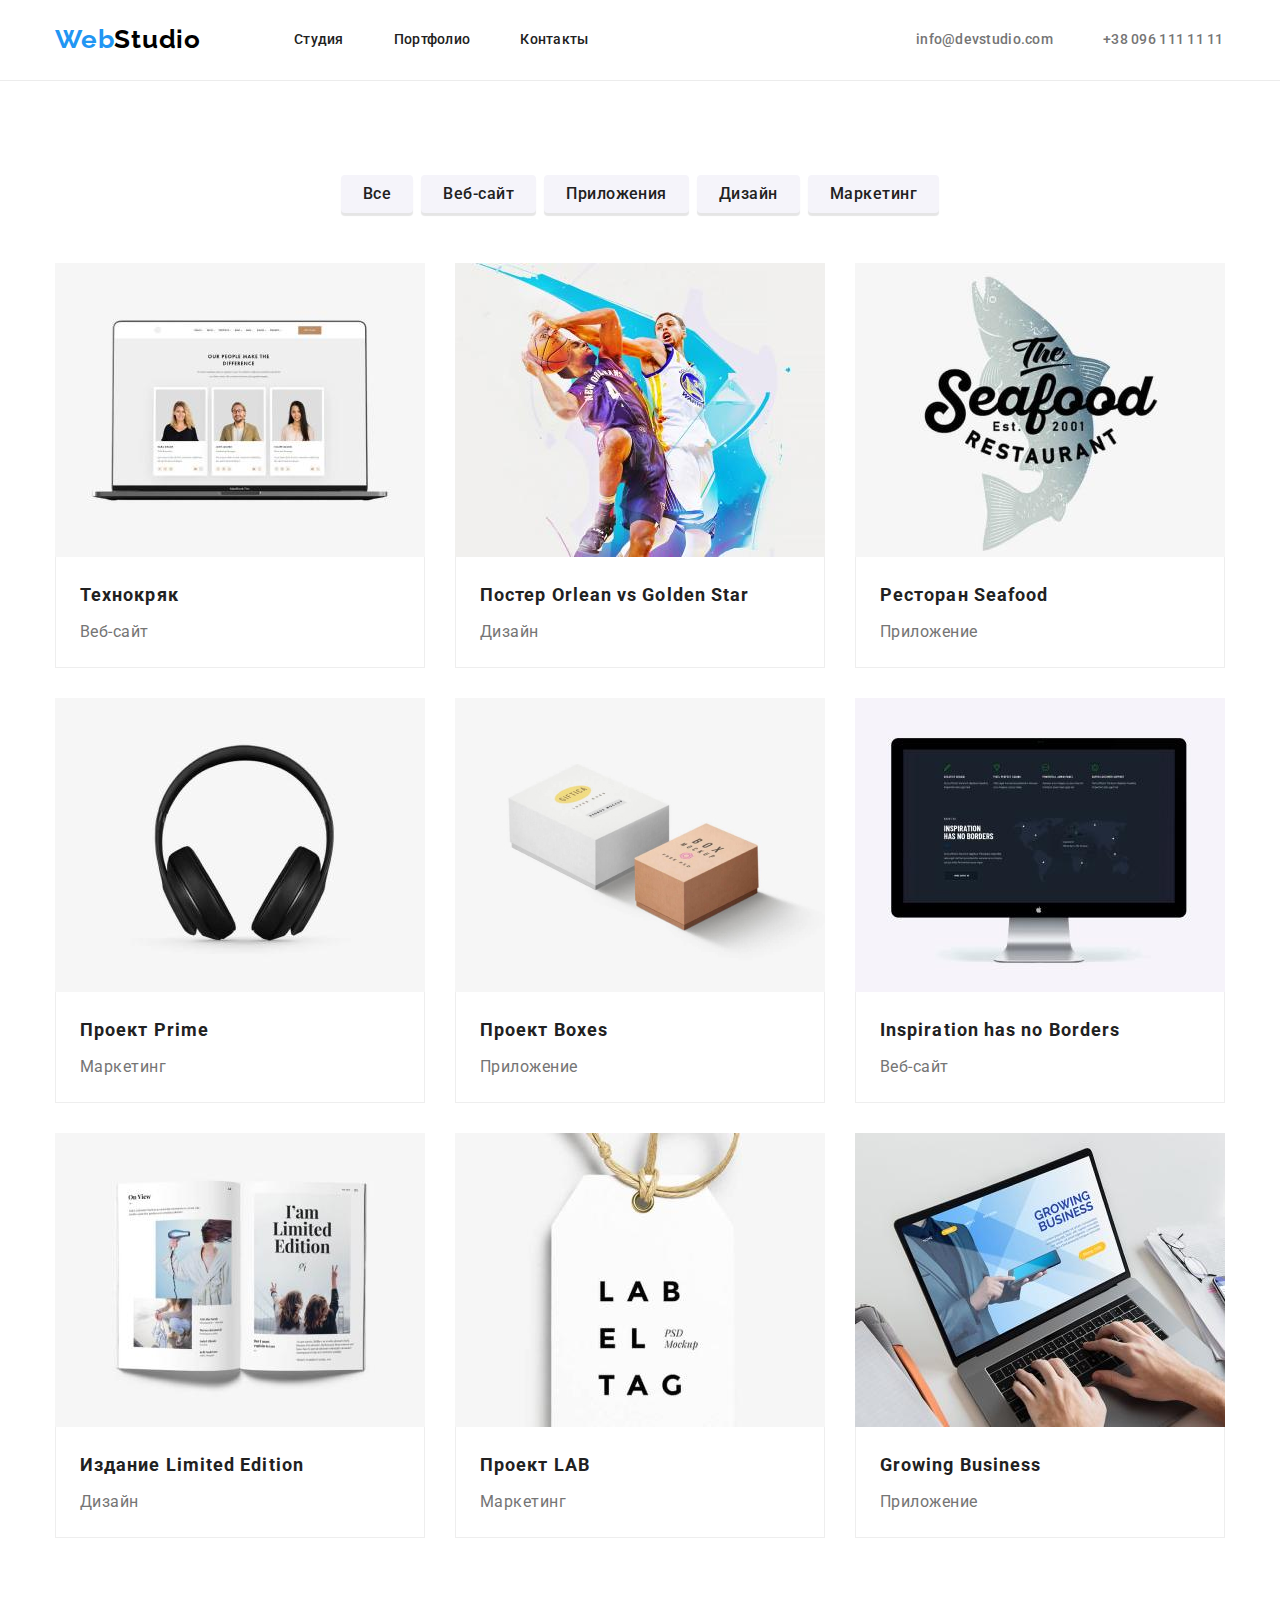
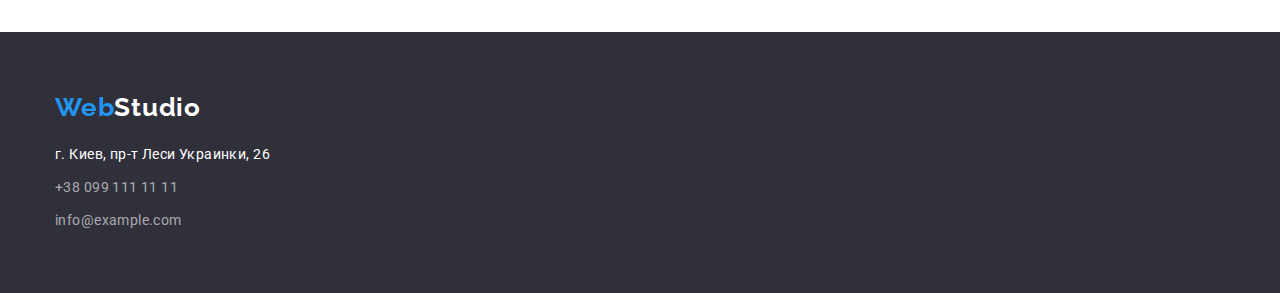
==== portfolio.html @ 839cbc64 "start HW-04" ====
<!DOCTYPE html>
<html lang="ru">
    <head>
        <meta charset="UTF-8" />
        <meta http-equiv="X-UA-Compatible" content="IE=edge" />
        <meta name="viewport" content="width=device-width, initial-scale=1.0" />
        <title>WebStudio</title>
        <link rel="preconnect" href="https://fonts.googleapis.com">
        <link rel="preconnect" href="https://fonts.gstatic.com" crossorigin>
        <link 
            href="https://fonts.googleapis.com/css2?family=Raleway:wght@700&family=Roboto:wght@400;500;700;900&display=swap"
            rel="stylesheet">
        <link
            href="https://cdnjs.cloudflare.com/ajax/libs/modern-normalize/1.1.0/modern-normalize.min.css"
            rel="stylesheet"><link rel="stylesheet" href="./css/styles.css">
    </head>
    <body class="page">
        <header class="page-header">
            <div class="container header-container">
                    <nav class="nav-header">
                        <a class="header-logo logo link" href="index.html">
                            <span class="header-logo-span-web" lang="en">Web</span><span class="header-logo-span-studio" lang="en">Studio</span>
                        </a>   
                        <ul class="nav-list list">
                            <li class="list-item">
                                <a class="nav-list-item header-item link" href="./index.html">Студия</a>
                            </li>
                            <li class="list-item">
                                <a class="nav-list-item header-item link" href="./portfolio.html">Портфолио</a>
                            </li>
                            <li class="list-item">
                                <a class="nav-list-item header-item link" href="">Контакты</a>
                            </li>
                        </ul>
                    </nav>
                    <ul class="header-contacts list">
                        <li class="contacts-item"><a class="header-contacts-item header-item link" href="mailto:info@devstudio.com">info@devstudio.com</a></li> 
                        <li class="contacts-item"><a class="header-contacts-item header-item link" href="tel:+380961111111">+38 096 111 11 11</a></li>   
                    </ul>
            </div>
        </header>
    <main>
        <section class="section">
            <div class="container">
                <h1 class="portfolio-title visually-hidden">Наше портфолио</h1>
                <ul class="porfolio-filter list">
                    <li class="porfolio-filter-item"><button class="portfolio-btn" type="button">Все</button></li>
                    <li class="porfolio-filter-item"><button class="portfolio-btn" type="button">Веб-сайт</button></li>
                    <li class="porfolio-filter-item"><button class="portfolio-btn" type="button">Приложения</button></li>
                    <li class="porfolio-filter-item"><button class="portfolio-btn" type="button">Дизайн</button></li>
                    <li class="porfolio-filter-item"><button class="portfolio-btn" type="button">Маркетинг</button></li>
                </ul>
                <ul class="portfolio-list list">
                    <li class="portfolio-item">
                        <a class="portfolio-item-link link" href="">
                            <img class="portfolio-item-img" src="./images/portfolio-1.jpg" alt="Технокряк" width="370" height="294">
                            <div class="portfolio-title-type">
                                <h2 class="portfolio-item-title">Технокряк</h2>
                                <p class="portfolio-item-type">Веб-сайт</p>
                            </div>
                        </a>
                    </li>

                    <li class="portfolio-item">
                        <a class="link portfolio-item-link" href="">
                            <img class="portfolio-item-img" src="./images/portfolio-2.jpg" alt="Постер New Orlean vs Golden Star" width="370" height="294">
                            <div class="portfolio-title-type">
                                <h2 class="portfolio-item-title">Постер <span lang="en">Orlean vs Golden Star</span></h2>
                                <p class="portfolio-item-type">Дизайн</p>
                            </div>
                        </a>
                    </li>

                    <li class="portfolio-item">
                        <a class="portfolio-item-link link" href="">
                            <img class="portfolio-item-img" src="./images/portfolio-3.jpg" alt="Ресторан Seafood" width="370" height="294">
                            <div class="portfolio-title-type">
                                <h2 class="portfolio-item-title">Ресторан <span lang="en">Seafood</span></h2>
                                <p class="portfolio-item-type">Приложение</p>
                            </div>
                        </a>
                    </li>

                    <li class="portfolio-item">
                        <a class="portfolio-item-link link" href="">
                            <img class="portfolio-item-img" src="./images/portfolio-4.jpg" alt="Проект Prime" width="370" height="294">
                            <div class="portfolio-title-type">
                                <h2 class="portfolio-item-title">Проект <span lang="en">Prime</span></h2>
                                <p class="portfolio-item-type">Маркетинг</p>
                            </div>
                        </a>
                    </li>

                    <li class="portfolio-item">
                        <a class="portfolio-item-link link" href="">                  
                            <img class="portfolio-item-img" src="./images/portfolio-5.jpg" alt="Проект Boxes" width="370" height="294">
                            <div class="portfolio-title-type">
                                <h2 class="portfolio-item-title">Проект <span lang="en">Boxes</span></h2>
                                <p class="portfolio-item-type">Приложение</p>
                            </div>
                        </a> 
                    </li>

                    <li class="portfolio-item">
                        <a class="portfolio-item-link link" href="">
                            <img class="portfolio-item-img" src="./images/portfolio-6.jpg" alt="Inspiration has no Borders" width="370" height="294">
                            <div class="portfolio-title-type">
                                <h2 class="portfolio-item-title" lang="en">Inspiration has no Borders</h2>
                                <p class="portfolio-item-type">Веб-сайт</p>
                            </div>
                            </a>
                    </li>

                    <li class="portfolio-item">
                        <a class="portfolio-item-link link" href="">
                            <img class="portfolio-item-img" src="./images/portfolio-7.jpg" alt="Издание Limited Edition" width="370" height="294">
                            <div class="portfolio-title-type">
                                <h2 class="portfolio-item-title">Издание    <span lang="en">Limited Edition</span></h2>
                                <p class="portfolio-item-type">Дизайн</p>
                            </div>
                            </a>
                    </li>

                    <li class="portfolio-item">
                        <a class="portfolio-item-link link" href="">
                            <img class="portfolio-item-img" src="./images/portfolio-8.jpg" alt="Проект LAB" width="370" height="294">
                            <div class="portfolio-title-type">
                                <h2 class="portfolio-item-title">Проект <span lang="en">LAB</span></h2>
                                <p class="portfolio-item-type">Маркетинг</p>
                            </div>
                        </a>
                    </li>
                    
                    <li class="portfolio-item">
                        <a class="portfolio-item-link link" href="">
                            <img class="portfolio-item-img" src="./images/portfolio-9.jpg" alt="Growing Business" width="370" height="294">
                            <div class="portfolio-title-type">
                                <h2 class="portfolio-item-title" lang="en">Growing Business</h2>
                                <p class="portfolio-item-type">Приложение</p>
                            </div>
                        </a>
                    </li>
                </ul>
            </div>
        </section>
    </main>
        <!-- Footer section -->
        <footer class="footer">
            <div class="container">
                <div class="div-footer">
                    <a class="footer-logo logo link " href="index.html">
                        <span class="footer-logo-span-web" lang="en">Web</span><span class="footer-logo-span-studio" lang="en">Studio</span>
                    </a>
                    <address>
                        <ul class="footer-contacts list">
                            <li><a class="footer-contacts-item street link" href="https://goo.gl/maps/uAYYrMxMhEgYH2D76" target="_blank" rel="noopener noreferrer nofollow">г. Киев, пр-т Леси Украинки, 26</a></li>
                            <li><a class="footer-contacts-item link" href="tel:+380991111111">+38 099 111 11 11</a></li>
                            <li><a class="footer-contacts-item link" href="mailto:info@example.com">info@example.com</a></li>
                        </ul>
                    </address>
                </div>
            </div>
        </footer>
</html>
---- css/styles.css ----
/* main text color #757575  */
/* secondary text color #212121 */
/* main white color #FFFFFF */
/* secondary white color: rgba(255, 255, 255, 0.6) */
/* accent color #2196F3 */
/* logo color #000000 */
/* background color #2F303A */
/* bottom background color #F5F4FA */

:root {
  --main-text-color: #757575;
  --secondary-text-color: #212121;
  --main-white-color: #ffffff;
  --secondary-white-color: rgba(255, 255, 255, 0.6);
  --logo-color: #000000;
  --accent-color: #2196f3;
  --secondary-background-color: #2f303a;
  --bottom-background-color: #f5f4fa;
  --between-containers-distance: 94px;
  --between-li-distance: 30px;
}

body {
  font-family: 'Roboto', sans-serif;
  /* font-family: 'Raleway', sans-serif; */
  color: var(--main-text-color);
}
p,
h1,
h2,
h3,
h4,
h5,
h6 {
  margin: 0;
  padding: 0;
}

ol,
ul {
  margin: 0;
  padding-left: 0;
}

img {
  display: block;
}
.list {
  list-style: none;
}

.link {
  text-decoration: none;
}

.logo {
  font-family: 'Raleway';
  font-weight: 700;
  font-size: 26px;
  line-height: 1.19;
  letter-spacing: 0.03em;
  cursor: pointer;
}
.header-item {
  font-weight: 500;
  font-size: 14px;
  line-height: 1.14;
  letter-spacing: 0.02em;
}

.title {
  font-weight: 700;
  font-size: 36px;
  line-height: 1.17;
  text-align: center;
  letter-spacing: 0.03em;
}

.visually-hidden {
  position: absolute;
  width: 1px;
  height: 1px;
  margin: -1px;
  border: 0;
  padding: 0;
  white-space: nowrap;
  clip-path: inset(100%);
  clip: rect(0 0 0 0);
  overflow: hidden;
}
.container {
  margin: 0 auto;
  width: 1200px;
  padding-left: 15px;
  padding-right: 15px;
}

.section {
  padding-top: 94px;
  padding-bottom: 94px;
}
/*---------------------Header section--------------------- */
.page-header {
  border-bottom: 1px solid #ececec;
}

.nav-header {
  display: flex;
}
.header-logo {
  color: var(--logo-color);
  margin-right: 93px;
  padding-top: 24px;
  padding-bottom: 25px;
}

.header-logo-span-web {
  color: var(--accent-color);
}

.nav-list {
  display: flex;
}

.nav-list-item {
  display: block;
  color: var(--secondary-text-color);
  padding-top: 32px;
  padding-bottom: 32px;
}

.header-container {
  display: flex;
}

.list-item:not(:last-child) {
  margin-right: 50px;
}

.nav-list-item:hover,
.nav-list-item:focus {
  color: var(--accent-color);
}

.header-contacts {
  display: flex;
  margin-left: auto;
}

.contacts-item:not(:last-child) {
  margin-right: 50px;
}
.header-contacts-item {
  display: flex;
  color: var(--main-text-color);
  min-width: 122px;
  padding-top: 32px;
  padding-bottom: 32px;
}

.header-contacts-item:hover,
.header-contacts-item:focus {
  color: var(--accent-color);
}

/*---------------------Hero section--------------------- */
.hero {
  text-align: center;
  margin-left: auto;
  margin-right: auto;
  padding-top: 200px;
  padding-bottom: 200px;
  background-color: var(--secondary-background-color);
}

.hero-title {
  font-weight: 900;
  font-size: 44px;
  line-height: 1.36em;
  letter-spacing: 0.06em;
  text-transform: uppercase;
  color: var(--main-white-color);
  margin-left: auto;
  margin-right: auto;
  margin-bottom: 30px;
  width: 696px;
}

.hero-btn {
  display: inline-block;
  font-weight: 700;
  font-size: 16px;
  line-height: 1.88;
  letter-spacing: 0.06em;
  color: var(--main-white-color);
  background-color: var(--accent-color);
  cursor: pointer;
  border-radius: 4px;
  padding: 10px 32px;
}

/*---------------------Features section--------------------- */
.features {
  display: flex;
}

.features-item:not(:last-child) {
  margin-right: var(--between-li-distance);
}

.features-title {
  margin-bottom: 10px;
  width: 270px;
  font-weight: 700;
  font-size: 14px;
  line-height: 1.14;
  letter-spacing: 0.03em;
  text-transform: uppercase;
  color: var(--secondary-text-color);
}

.features-text {
  font-size: 14px;
  line-height: 1.71;
  letter-spacing: 0.03em;
  color: var(--main-text-color);
}

/*---------------------Our products section-------------- ------- */
.products-section {
  padding-top: 0px;
}

.products {
  display: flex;
}
.products-item:not(:last-child) {
  margin-right: var(--between-li-distance);
}

.products-title {
  color: var(--secondary-text-color);
  margin-bottom: 50px;
}

/*---------------------Our team section--------------------- */
.team-section {
  background-color: var(--bottom-background-color);
}

.team-section-title {
  color: var(--secondary-text-color);
  margin-bottom: 50px;
}

.team-list {
  display: flex;
}

.team-item:not(:last-child) {
  margin-right: var(--between-li-distance);
}

.team-title-text {
  padding-top: 30px;
  padding-bottom: 30px;
}
.team-title {
  margin-bottom: 10px;
  font-weight: 500;
  font-size: 16px;
  line-height: 1.19;
  text-align: center;
  letter-spacing: 0.03em;
  color: var(--secondary-text-color);
}

.team-text {
  font-size: 16px;
  line-height: 1.19;
  text-align: center;
  letter-spacing: 0.03em;
  color: var(--main-text-color);
}

/*---------------------Footer section--------------------- */
.footer {
  background-color: var(--secondary-background-color);
  padding-top: 60px;
  padding-bottom: 60px;
}

.footer-logo {
  display: block;
  color: var(--main-white-color);
  /* margin-right: auto; */
  margin-bottom: 20px;
}

.footer-logo-span-web {
  color: var(--accent-color);
}

address {
  font-style: normal;
}

.footer-contacts-item {
  font-size: 14px;
  line-height: 1.71;
  letter-spacing: 0.03em;
  color: var(--secondary-white-color);
  display: flex;
}
/* .footer-contacts-item {
  display: inline-block;
} */

.footer-contacts li:not(:last-child) {
  margin-bottom: 9px;
}

.footer-contacts .street {
  color: var(--main-white-color);
}

.footer-contacts-item:hover,
.footer-contacts-item:focus {
  color: var(--accent-color);
}
/*---------------------Portfolio section--------------------- */

.porfolio-filter {
  display: flex;
  margin-bottom: 50px;
  justify-content: center;
}

.porfolio-filter-item:hover {
  box-shadow: 0px 3px 1px rgba(0, 0, 0, 0.1), 0px 1px 2px rgba(0, 0, 0, 0.08),
    0px 2px 2px rgba(0, 0, 0, 0.12);
  border-radius: 4px;
}
.porfolio-filter-item:not(:last-child) {
  margin-right: 8px;
}
.portfolio-btn {
  font-weight: 500;
  font-size: 16px;
  line-height: 1.63;
  text-align: center;
  letter-spacing: 0.03em;
  background-color: var(--bottom-background-color);
  color: var(--secondary-text-color);
  border: none;
  border-radius: 4px;
  cursor: pointer;
  padding: 6px 22px;
  box-shadow: 0px 2px 2px 0px #0000001f;
  box-shadow: 0px 1px 2px 0px #00000014;
  box-shadow: 0px 3px 1px 0px #0000001a;
}

.portfolio-btn:hover,
.portfolio-btn:focus {
  background-color: var(--accent-color);
  color: var(--main-white-color);
}
.portfolio-item-title {
  margin-bottom: 4px;
  font-weight: 700;
  font-size: 18px;
  line-height: 2;
  letter-spacing: 0.06em;
  color: var(--secondary-text-color);
}

.portfolio-item-type {
  font-size: 16px;
  line-height: 1.88;
  letter-spacing: 0.03em;
  color: var(--main-text-color);
}

.portfolio-title-type {
  padding: 20px 24px;
  border-right: 1px solid #eeeeee;
  border-bottom: 1px solid #eeeeee;
  border-left: 1px solid #eeeeee;
}

.portfolio-list {
  display: flex;
  flex-wrap: wrap;
  margin-top: calc(-1 * var(--between-li-distance));
  margin-left: calc(-1 * var(--between-li-distance));
}

.portfolio-item {
  flex-basis: calc(100% / 3 - var(--between-li-distance));
  margin-top: var(--between-li-distance);
  margin-left: var(--between-li-distance);
}
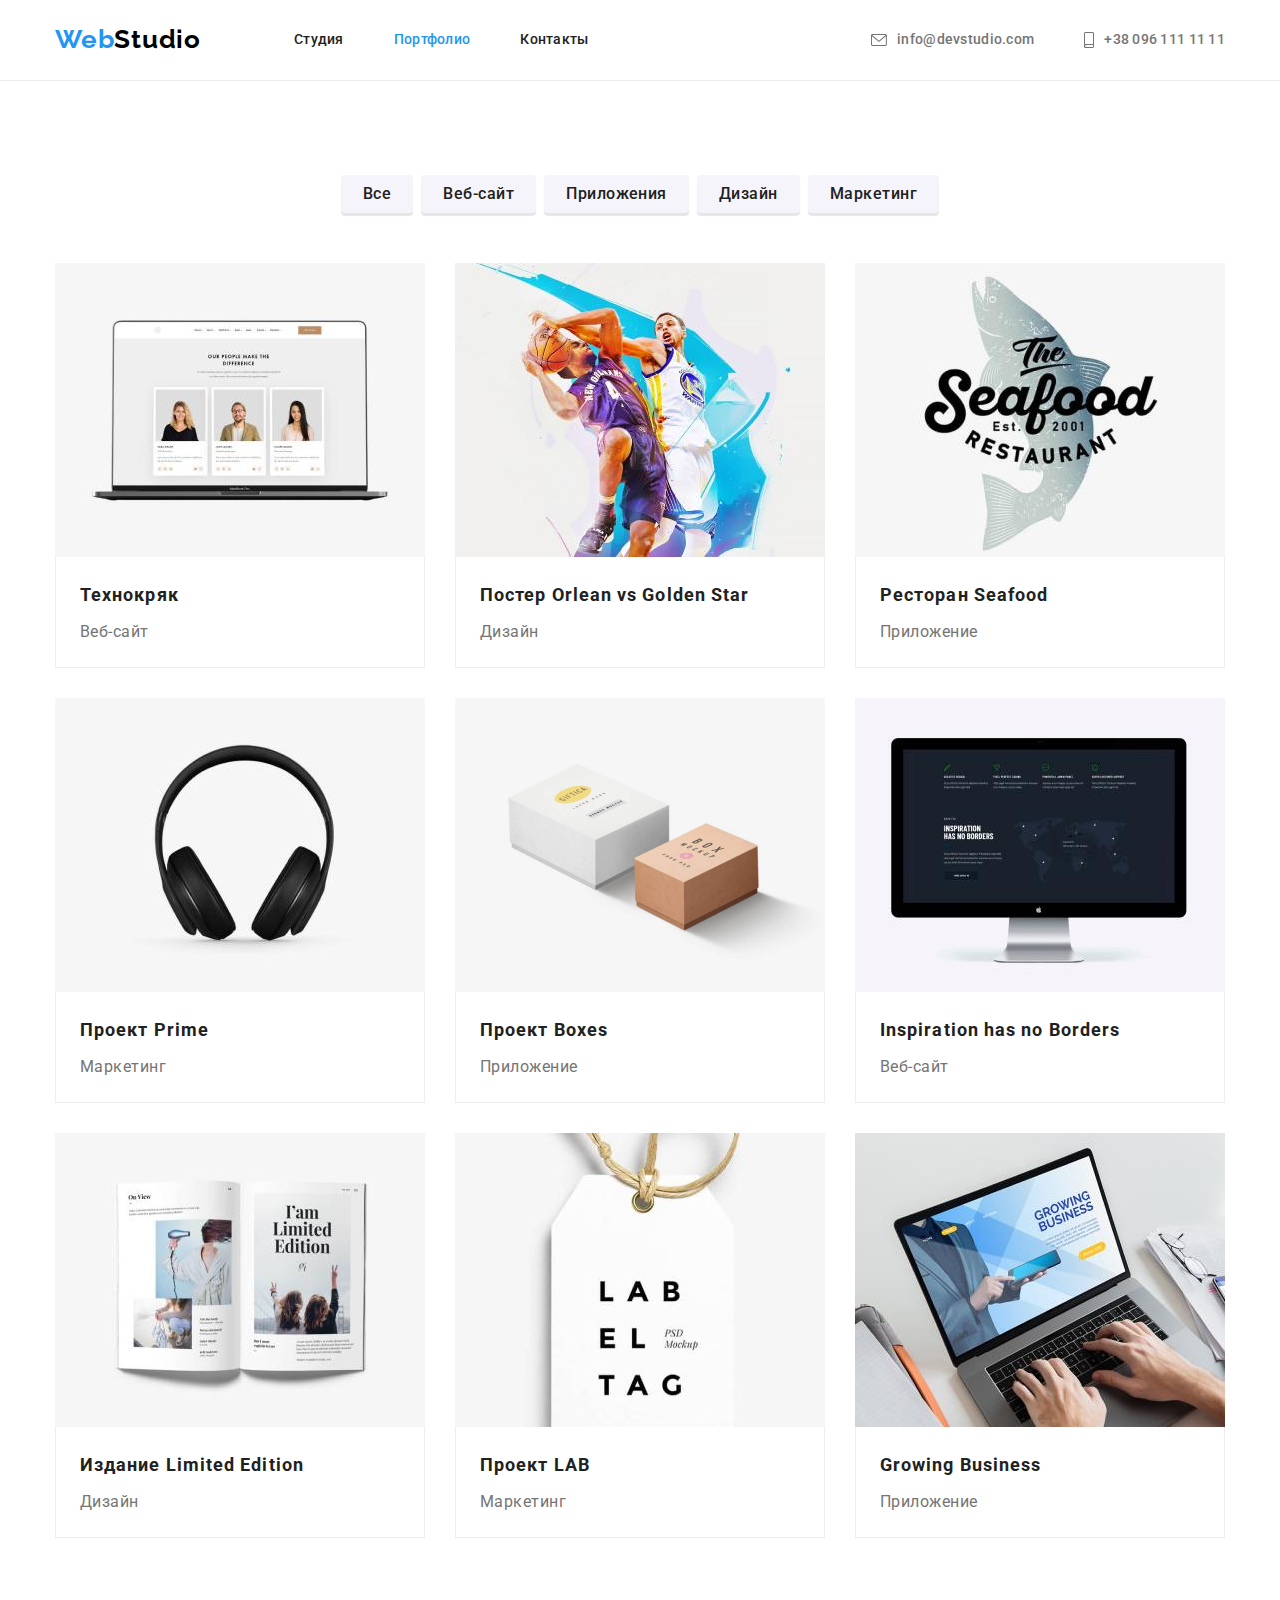
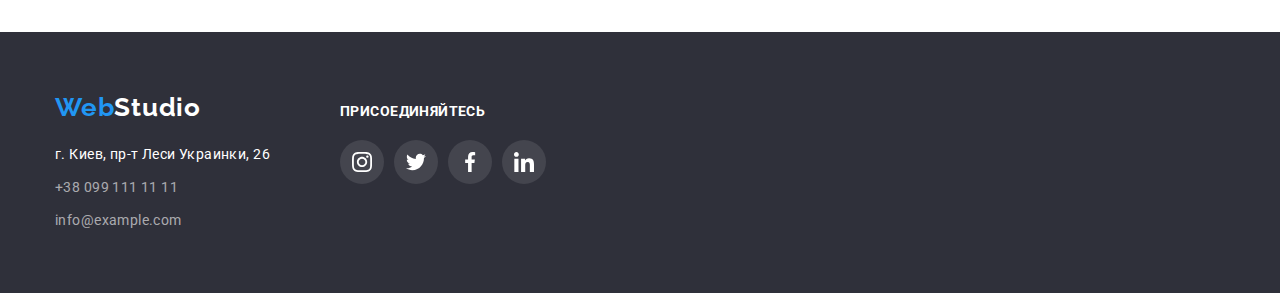
==== commit 21338046: "version for checking" ====
--- a/portfolio.html
+++ b/portfolio.html
@@ -1,165 +1,293 @@
 <!DOCTYPE html>
 <html lang="ru">
-    <head>
-        <meta charset="UTF-8" />
-        <meta http-equiv="X-UA-Compatible" content="IE=edge" />
-        <meta name="viewport" content="width=device-width, initial-scale=1.0" />
-        <title>WebStudio</title>
-        <link rel="preconnect" href="https://fonts.googleapis.com">
-        <link rel="preconnect" href="https://fonts.gstatic.com" crossorigin>
-        <link 
-            href="https://fonts.googleapis.com/css2?family=Raleway:wght@700&family=Roboto:wght@400;500;700;900&display=swap"
-            rel="stylesheet">
-        <link
-            href="https://cdnjs.cloudflare.com/ajax/libs/modern-normalize/1.1.0/modern-normalize.min.css"
-            rel="stylesheet"><link rel="stylesheet" href="./css/styles.css">
-    </head>
-    <body class="page">
-        <header class="page-header">
-            <div class="container header-container">
-                    <nav class="nav-header">
-                        <a class="header-logo logo link" href="index.html">
-                            <span class="header-logo-span-web" lang="en">Web</span><span class="header-logo-span-studio" lang="en">Studio</span>
-                        </a>   
-                        <ul class="nav-list list">
-                            <li class="list-item">
-                                <a class="nav-list-item header-item link" href="./index.html">Студия</a>
-                            </li>
-                            <li class="list-item">
-                                <a class="nav-list-item header-item link" href="./portfolio.html">Портфолио</a>
-                            </li>
-                            <li class="list-item">
-                                <a class="nav-list-item header-item link" href="">Контакты</a>
-                            </li>
-                        </ul>
-                    </nav>
-                    <ul class="header-contacts list">
-                        <li class="contacts-item"><a class="header-contacts-item header-item link" href="mailto:info@devstudio.com">info@devstudio.com</a></li> 
-                        <li class="contacts-item"><a class="header-contacts-item header-item link" href="tel:+380961111111">+38 096 111 11 11</a></li>   
-                    </ul>
-            </div>
-        </header>
+  <head>
+    <meta charset="UTF-8" />
+    <meta http-equiv="X-UA-Compatible" content="IE=edge" />
+    <meta name="viewport" content="width=device-width, initial-scale=1.0" />
+    <title>WebStudio</title>
+    <link rel="preconnect" href="https://fonts.googleapis.com" />
+    <link rel="preconnect" href="https://fonts.gstatic.com" crossorigin />
+    <link
+      href="https://fonts.googleapis.com/css2?family=Raleway:wght@700&family=Roboto:wght@400;500;700;900&display=swap"
+      rel="stylesheet"
+    />
+    <link
+      href="https://cdnjs.cloudflare.com/ajax/libs/modern-normalize/1.1.0/modern-normalize.min.css"
+      rel="stylesheet"
+    />
+    <link rel="stylesheet" href="./css/styles.css" />
+  </head>
+  <body class="page">
+    <header class="page-header">
+      <div class="container header-container">
+        <nav class="nav-header">
+          <a class="header-logo logo link" href="index.html">
+            <span class="header-logo-span-web" lang="en">Web</span
+            ><span class="header-logo-span-studio" lang="en">Studio</span>
+          </a>
+          <ul class="nav-list list">
+            <li class="list-item">
+              <a class="nav-list-item header-item link" href="./index.html">Студия</a>
+            </li>
+            <li class="list-item">
+              <a class="nav-list-item header-item link currentLink" href="./portfolio.html">
+                Портфолио
+              </a>
+            </li>
+            <li class="list-item">
+              <a class="nav-list-item header-item link" href="">Контакты</a>
+            </li>
+          </ul>
+        </nav>
+        <ul class="header-contacts list">
+          <li class="contacts-item">
+            <a class="header-contacts-item header-item link" href="mailto:info@devstudio.com">
+              <svg class="envelope-icon header-contacts-icon" width="16" height="12">
+                <use href="./images/icons.svg#icon-envelope"></use>
+              </svg>
+              info@devstudio.com
+            </a>
+          </li>
+          <li class="contacts-item">
+            <a class="header-contacts-item header-item link tel-icon" href="tel:+380961111111">
+              <svg class="tel-icon header-contacts-icon" width="10" height="16">
+                <use href="./images/icons.svg#icon-smartphone"></use>
+              </svg>
+              +38 096 111 11 11
+            </a>
+          </li>
+        </ul>
+      </div>
+    </header>
     <main>
-        <section class="section">
-            <div class="container">
-                <h1 class="portfolio-title visually-hidden">Наше портфолио</h1>
-                <ul class="porfolio-filter list">
-                    <li class="porfolio-filter-item"><button class="portfolio-btn" type="button">Все</button></li>
-                    <li class="porfolio-filter-item"><button class="portfolio-btn" type="button">Веб-сайт</button></li>
-                    <li class="porfolio-filter-item"><button class="portfolio-btn" type="button">Приложения</button></li>
-                    <li class="porfolio-filter-item"><button class="portfolio-btn" type="button">Дизайн</button></li>
-                    <li class="porfolio-filter-item"><button class="portfolio-btn" type="button">Маркетинг</button></li>
-                </ul>
-                <ul class="portfolio-list list">
-                    <li class="portfolio-item">
-                        <a class="portfolio-item-link link" href="">
-                            <img class="portfolio-item-img" src="./images/portfolio-1.jpg" alt="Технокряк" width="370" height="294">
-                            <div class="portfolio-title-type">
-                                <h2 class="portfolio-item-title">Технокряк</h2>
-                                <p class="portfolio-item-type">Веб-сайт</p>
-                            </div>
-                        </a>
-                    </li>
-
-                    <li class="portfolio-item">
-                        <a class="link portfolio-item-link" href="">
-                            <img class="portfolio-item-img" src="./images/portfolio-2.jpg" alt="Постер New Orlean vs Golden Star" width="370" height="294">
-                            <div class="portfolio-title-type">
-                                <h2 class="portfolio-item-title">Постер <span lang="en">Orlean vs Golden Star</span></h2>
-                                <p class="portfolio-item-type">Дизайн</p>
-                            </div>
-                        </a>
-                    </li>
-
-                    <li class="portfolio-item">
-                        <a class="portfolio-item-link link" href="">
-                            <img class="portfolio-item-img" src="./images/portfolio-3.jpg" alt="Ресторан Seafood" width="370" height="294">
-                            <div class="portfolio-title-type">
-                                <h2 class="portfolio-item-title">Ресторан <span lang="en">Seafood</span></h2>
-                                <p class="portfolio-item-type">Приложение</p>
-                            </div>
-                        </a>
-                    </li>
-
-                    <li class="portfolio-item">
-                        <a class="portfolio-item-link link" href="">
-                            <img class="portfolio-item-img" src="./images/portfolio-4.jpg" alt="Проект Prime" width="370" height="294">
-                            <div class="portfolio-title-type">
-                                <h2 class="portfolio-item-title">Проект <span lang="en">Prime</span></h2>
-                                <p class="portfolio-item-type">Маркетинг</p>
-                            </div>
-                        </a>
-                    </li>
-
-                    <li class="portfolio-item">
-                        <a class="portfolio-item-link link" href="">                  
-                            <img class="portfolio-item-img" src="./images/portfolio-5.jpg" alt="Проект Boxes" width="370" height="294">
-                            <div class="portfolio-title-type">
-                                <h2 class="portfolio-item-title">Проект <span lang="en">Boxes</span></h2>
-                                <p class="portfolio-item-type">Приложение</p>
-                            </div>
-                        </a> 
-                    </li>
-
-                    <li class="portfolio-item">
-                        <a class="portfolio-item-link link" href="">
-                            <img class="portfolio-item-img" src="./images/portfolio-6.jpg" alt="Inspiration has no Borders" width="370" height="294">
-                            <div class="portfolio-title-type">
-                                <h2 class="portfolio-item-title" lang="en">Inspiration has no Borders</h2>
-                                <p class="portfolio-item-type">Веб-сайт</p>
-                            </div>
-                            </a>
-                    </li>
-
-                    <li class="portfolio-item">
-                        <a class="portfolio-item-link link" href="">
-                            <img class="portfolio-item-img" src="./images/portfolio-7.jpg" alt="Издание Limited Edition" width="370" height="294">
-                            <div class="portfolio-title-type">
-                                <h2 class="portfolio-item-title">Издание    <span lang="en">Limited Edition</span></h2>
-                                <p class="portfolio-item-type">Дизайн</p>
-                            </div>
-                            </a>
-                    </li>
-
-                    <li class="portfolio-item">
-                        <a class="portfolio-item-link link" href="">
-                            <img class="portfolio-item-img" src="./images/portfolio-8.jpg" alt="Проект LAB" width="370" height="294">
-                            <div class="portfolio-title-type">
-                                <h2 class="portfolio-item-title">Проект <span lang="en">LAB</span></h2>
-                                <p class="portfolio-item-type">Маркетинг</p>
-                            </div>
-                        </a>
-                    </li>
-                    
-                    <li class="portfolio-item">
-                        <a class="portfolio-item-link link" href="">
-                            <img class="portfolio-item-img" src="./images/portfolio-9.jpg" alt="Growing Business" width="370" height="294">
-                            <div class="portfolio-title-type">
-                                <h2 class="portfolio-item-title" lang="en">Growing Business</h2>
-                                <p class="portfolio-item-type">Приложение</p>
-                            </div>
-                        </a>
-                    </li>
-                </ul>
-            </div>
-        </section>
+      <section class="section">
+        <div class="container">
+          <h1 class="portfolio-title visually-hidden">Наше портфолио</h1>
+          <ul class="porfolio-filter list">
+            <li class="porfolio-filter-item">
+              <button class="portfolio-btn" type="button">Все</button>
+            </li>
+            <li class="porfolio-filter-item">
+              <button class="portfolio-btn" type="button">Веб-сайт</button>
+            </li>
+            <li class="porfolio-filter-item">
+              <button class="portfolio-btn" type="button">Приложения</button>
+            </li>
+            <li class="porfolio-filter-item">
+              <button class="portfolio-btn" type="button">Дизайн</button>
+            </li>
+            <li class="porfolio-filter-item">
+              <button class="portfolio-btn" type="button">Маркетинг</button>
+            </li>
+          </ul>
+          <ul class="portfolio-list list">
+            <li class="portfolio-item">
+              <a class="portfolio-item-link link" href="">
+                <img
+                  class="portfolio-item-img"
+                  src="./images/portfolio-1.jpg"
+                  alt="Технокряк"
+                  width="370"
+                  height="294"
+                />
+                <div class="portfolio-title-type">
+                  <h2 class="portfolio-item-title">Технокряк</h2>
+                  <p class="portfolio-item-type">Веб-сайт</p>
+                </div>
+              </a>
+            </li>
+            <li class="portfolio-item">
+              <a class="link portfolio-item-link" href="">
+                <img
+                  class="portfolio-item-img"
+                  src="./images/portfolio-2.jpg"
+                  alt="Постер New Orlean vs Golden Star"
+                  width="370"
+                  height="294"
+                />
+                <div class="portfolio-title-type">
+                  <h2 class="portfolio-item-title">
+                    Постер <span lang="en">Orlean vs Golden Star</span>
+                  </h2>
+                  <p class="portfolio-item-type">Дизайн</p>
+                </div>
+              </a>
+            </li>
+            <li class="portfolio-item">
+              <a class="portfolio-item-link link" href="">
+                <img
+                  class="portfolio-item-img"
+                  src="./images/portfolio-3.jpg"
+                  alt="Ресторан Seafood"
+                  width="370"
+                  height="294"
+                />
+                <div class="portfolio-title-type">
+                  <h2 class="portfolio-item-title">Ресторан <span lang="en">Seafood</span></h2>
+                  <p class="portfolio-item-type">Приложение</p>
+                </div>
+              </a>
+            </li>
+            <li class="portfolio-item">
+              <a class="portfolio-item-link link" href="">
+                <img
+                  class="portfolio-item-img"
+                  src="./images/portfolio-4.jpg"
+                  alt="Проект Prime"
+                  width="370"
+                  height="294"
+                />
+                <div class="portfolio-title-type">
+                  <h2 class="portfolio-item-title">Проект <span lang="en">Prime</span></h2>
+                  <p class="portfolio-item-type">Маркетинг</p>
+                </div>
+              </a>
+            </li>
+            <li class="portfolio-item">
+              <a class="portfolio-item-link link" href="">
+                <img
+                  class="portfolio-item-img"
+                  src="./images/portfolio-5.jpg"
+                  alt="Проект Boxes"
+                  width="370"
+                  height="294"
+                />
+                <div class="portfolio-title-type">
+                  <h2 class="portfolio-item-title">Проект <span lang="en">Boxes</span></h2>
+                  <p class="portfolio-item-type">Приложение</p>
+                </div>
+              </a>
+            </li>
+            <li class="portfolio-item">
+              <a class="portfolio-item-link link" href="">
+                <img
+                  class="portfolio-item-img"
+                  src="./images/portfolio-6.jpg"
+                  alt="Inspiration has no Borders"
+                  width="370"
+                  height="294"
+                />
+                <div class="portfolio-title-type">
+                  <h2 class="portfolio-item-title" lang="en">Inspiration has no Borders</h2>
+                  <p class="portfolio-item-type">Веб-сайт</p>
+                </div>
+              </a>
+            </li>
+            <li class="portfolio-item">
+              <a class="portfolio-item-link link" href="">
+                <img
+                  class="portfolio-item-img"
+                  src="./images/portfolio-7.jpg"
+                  alt="Издание Limited Edition"
+                  width="370"
+                  height="294"
+                />
+                <div class="portfolio-title-type">
+                  <h2 class="portfolio-item-title">
+                    Издание <span lang="en">Limited Edition</span>
+                  </h2>
+                  <p class="portfolio-item-type">Дизайн</p>
+                </div>
+              </a>
+            </li>
+            <li class="portfolio-item">
+              <a class="portfolio-item-link link" href="">
+                <img
+                  class="portfolio-item-img"
+                  src="./images/portfolio-8.jpg"
+                  alt="Проект LAB"
+                  width="370"
+                  height="294"
+                />
+                <div class="portfolio-title-type">
+                  <h2 class="portfolio-item-title">Проект <span lang="en">LAB</span></h2>
+                  <p class="portfolio-item-type">Маркетинг</p>
+                </div>
+              </a>
+            </li>
+            <li class="portfolio-item">
+              <a class="portfolio-item-link link" href="">
+                <img
+                  class="portfolio-item-img"
+                  src="./images/portfolio-9.jpg"
+                  alt="Growing Business"
+                  width="370"
+                  height="294"
+                />
+                <div class="portfolio-title-type">
+                  <h2 class="portfolio-item-title" lang="en">Growing Business</h2>
+                  <p class="portfolio-item-type">Приложение</p>
+                </div>
+              </a>
+            </li>
+          </ul>
+        </div>
+      </section>
     </main>
-        <!-- Footer section -->
-        <footer class="footer">
-            <div class="container">
-                <div class="div-footer">
-                    <a class="footer-logo logo link " href="index.html">
-                        <span class="footer-logo-span-web" lang="en">Web</span><span class="footer-logo-span-studio" lang="en">Studio</span>
-                    </a>
-                    <address>
-                        <ul class="footer-contacts list">
-                            <li><a class="footer-contacts-item street link" href="https://goo.gl/maps/uAYYrMxMhEgYH2D76" target="_blank" rel="noopener noreferrer nofollow">г. Киев, пр-т Леси Украинки, 26</a></li>
-                            <li><a class="footer-contacts-item link" href="tel:+380991111111">+38 099 111 11 11</a></li>
-                            <li><a class="footer-contacts-item link" href="mailto:info@example.com">info@example.com</a></li>
-                        </ul>
-                    </address>
-                </div>
-            </div>
-        </footer>
+    <!-- Footer section -->
+    <footer class="footer">
+      <div class="container footer-container">
+        <div class="div-footer">
+          <a class="footer-logo logo link" href="index.html">
+            <span class="footer-logo-span-web" lang="en">Web</span
+            ><span class="footer-logo-span-studio" lang="en">Studio</span>
+          </a>
+          <address>
+            <ul class="footer-contacts list">
+              <li>
+                <a
+                  class="footer-contacts-item street link"
+                  href="https://goo.gl/maps/uAYYrMxMhEgYH2D76"
+                  target="_blank"
+                  rel="noopener noreferrer nofollow"
+                  >г. Киев, пр-т Леси Украинки, 26</a
+                >
+              </li>
+              <li>
+                <a class="footer-contacts-item link" href="tel:+380991111111">+38 099 111 11 11</a>
+              </li>
+              <li>
+                <a class="footer-contacts-item link" href="mailto:info@example.com"
+                  >info@example.com</a
+                >
+              </li>
+            </ul>
+          </address>
+        </div>
+        <div class="footer-social">
+          <h3 class="footer-social-title">Присоединяйтесь</h3>
+          <ul class="footer-social-list list">
+            <li class="footer-social-item">
+              <a href="" class="footer-social-link">
+                <svg class="social-icon" width="20" height="20">
+                  <use href="./images/icons.svg#icon-instagram"></use>
+                </svg>
+              </a>
+            </li>
+            <li class="footer-social-item">
+              <a href="" class="footer-social-link">
+                <svg class="social-icon" width="20" height="20">
+                  <use href="./images/icons.svg#icon-twitter"></use>
+                </svg>
+              </a>
+            </li>
+            <li class="footer-social-item">
+              <a href="" class="footer-social-link">
+                <svg class="social-icon" width="20" height="20">
+                  <use href="./images/icons.svg#icon-facebook"></use>
+                </svg>
+              </a>
+            </li>
+            <li class="footer-social-item">
+              <a href="" class="footer-social-link">
+                <svg class="social-icon" width="20" height="20">
+                  <use href="./images/icons.svg#icon-linkedin"></use>
+                </svg>
+              </a>
+            </li>
+          </ul>
+        </div>
+      </div>
+    </footer>
+  </body>
 </html>
-
--- a/css/styles.css
+++ b/css/styles.css
@@ -45,6 +45,7 @@
 img {
   display: block;
 }
+
 .list {
   list-style: none;
 }
@@ -99,6 +100,7 @@
   padding-top: 94px;
   padding-bottom: 94px;
 }
+
 /*---------------------Header section--------------------- */
 .page-header {
   border-bottom: 1px solid #ececec;
@@ -107,6 +109,7 @@
 .nav-header {
   display: flex;
 }
+
 .header-logo {
   color: var(--logo-color);
   margin-right: 93px;
@@ -142,6 +145,10 @@
   color: var(--accent-color);
 }
 
+.currentLink {
+  color: var(--accent-color);
+}
+
 .header-contacts {
   display: flex;
   margin-left: auto;
@@ -150,12 +157,19 @@
 .contacts-item:not(:last-child) {
   margin-right: 50px;
 }
+
 .header-contacts-item {
   display: flex;
   color: var(--main-text-color);
   min-width: 122px;
   padding-top: 32px;
   padding-bottom: 32px;
+  align-items: center;
+  fill: currentColor;
+}
+
+.header-contacts-icon {
+  margin-right: 10px;
 }
 
 .header-contacts-item:hover,
@@ -170,7 +184,14 @@
   margin-right: auto;
   padding-top: 200px;
   padding-bottom: 200px;
-  background-color: var(--secondary-background-color);
+  max-width: 1600px;
+  min-height: 600px;
+  background-image: linear-gradient(to right, rgba(47, 48, 58, 0.4), rgba(47, 48, 58, 0.4)),
+    url(../images/backgroudphoto-hero.jpg);
+  background-size: 1600px auto;
+  background-repeat: no-repeat;
+  background-position: center;
+  background-color: rgba(196, 196, 196, 1);
 }
 
 .hero-title {
@@ -197,11 +218,16 @@
   cursor: pointer;
   border-radius: 4px;
   padding: 10px 32px;
+  box-shadow: 0px 4px 4px rgba(0, 0, 0, 0.15);
 }
 
 /*---------------------Features section--------------------- */
 .features {
   display: flex;
+}
+
+.features-icon {
+  margin-bottom: 30px;
 }
 
 .features-item:not(:last-child) {
@@ -234,6 +260,7 @@
 .products {
   display: flex;
 }
+
 .products-item:not(:last-child) {
   margin-right: var(--between-li-distance);
 }
@@ -257,6 +284,13 @@
   display: flex;
 }
 
+.team-item {
+  background: #ffffff;
+  box-shadow: 0px 1px 3px rgba(0, 0, 0, 0.12), 0px 1px 1px rgba(0, 0, 0, 0.14),
+    0px 2px 1px rgba(0, 0, 0, 0.2);
+  border-radius: 0px 0px 4px 4px;
+}
+
 .team-item:not(:last-child) {
   margin-right: var(--between-li-distance);
 }
@@ -265,6 +299,7 @@
   padding-top: 30px;
   padding-bottom: 30px;
 }
+
 .team-title {
   margin-bottom: 10px;
   font-weight: 500;
@@ -281,6 +316,63 @@
   text-align: center;
   letter-spacing: 0.03em;
   color: var(--main-text-color);
+  margin-bottom: 16px;
+}
+
+.team-social-list {
+  display: flex;
+  justify-content: center;
+}
+
+.team-social-item:not(:last-child) {
+  margin-right: 10px;
+}
+
+.team-social-link {
+  display: flex;
+  width: 44px;
+  height: 44px;
+  border-radius: 50%;
+  justify-content: center;
+  align-items: center;
+  fill: #afb1b8;
+}
+
+.team-social-link:hover,
+.team-social-link:focus {
+  background-color: var(--accent-color);
+  fill: var(--main-white-color);
+}
+
+/*---------------------Customers section--------------------- */
+.customets-section-title {
+  color: var(--secondary-text-color);
+  margin-bottom: 50px;
+}
+
+.customers-list {
+  display: flex;
+}
+
+.customers-item-link {
+  display: flex;
+  width: 170px;
+  height: 92px;
+  border: 1px solid rgba(175, 177, 184, 1);
+  border-radius: 4px;
+  align-items: center;
+  justify-content: center;
+  fill: #afb1b8;
+}
+
+.customers-item-link:hover,
+.customers-item-link:focus {
+  fill: var(--accent-color);
+  border-color: var(--accent-color);
+}
+
+.customers-item:not(:last-child) {
+  margin-right: var(--between-li-distance);
 }
 
 /*---------------------Footer section--------------------- */
@@ -312,9 +404,6 @@
   color: var(--secondary-white-color);
   display: flex;
 }
-/* .footer-contacts-item {
-  display: inline-block;
-} */
 
 .footer-contacts li:not(:last-child) {
   margin-bottom: 9px;
@@ -327,6 +416,50 @@
 .footer-contacts-item:hover,
 .footer-contacts-item:focus {
   color: var(--accent-color);
+}
+
+.footer-container {
+  display: flex;
+}
+
+.footer-social {
+  margin-left: 70px;
+}
+
+.footer-social-list {
+  display: flex;
+  justify-content: center;
+}
+
+.footer-social-title {
+  padding-top: 12px;
+  margin-bottom: 20px;
+  font-weight: 700;
+  font-size: 14px;
+  line-height: 1.14;
+  letter-spacing: 0.03em;
+  text-transform: uppercase;
+  color: var(--main-white-color);
+}
+
+.footer-social-link {
+  display: flex;
+  width: 44px;
+  height: 44px;
+  border-radius: 50%;
+  justify-content: center;
+  align-items: center;
+  background-color: rgba(255, 255, 255, 0.1);
+  fill: var(--main-white-color);
+}
+
+.footer-social-link:hover,
+.footer-social-link:focus {
+  background-color: var(--accent-color);
+}
+
+.footer-social-item:not(:last-child) {
+  margin-right: 10px;
 }
 /*---------------------Portfolio section--------------------- */
 
@@ -341,9 +474,11 @@
     0px 2px 2px rgba(0, 0, 0, 0.12);
   border-radius: 4px;
 }
+
 .porfolio-filter-item:not(:last-child) {
   margin-right: 8px;
 }
+
 .portfolio-btn {
   font-weight: 500;
   font-size: 16px;
@@ -366,6 +501,7 @@
   background-color: var(--accent-color);
   color: var(--main-white-color);
 }
+
 .portfolio-item-title {
   margin-bottom: 4px;
   font-weight: 700;
@@ -401,3 +537,9 @@
   margin-top: var(--between-li-distance);
   margin-left: var(--between-li-distance);
 }
+
+.portfolio-item:hover {
+  box-sizing: border-box;
+  box-shadow: 0px 1px 1px rgba(0, 0, 0, 0.12), 0px 4px 4px rgba(0, 0, 0, 0.06),
+    1px 4px 6px rgba(0, 0, 0, 0.16);
+}
